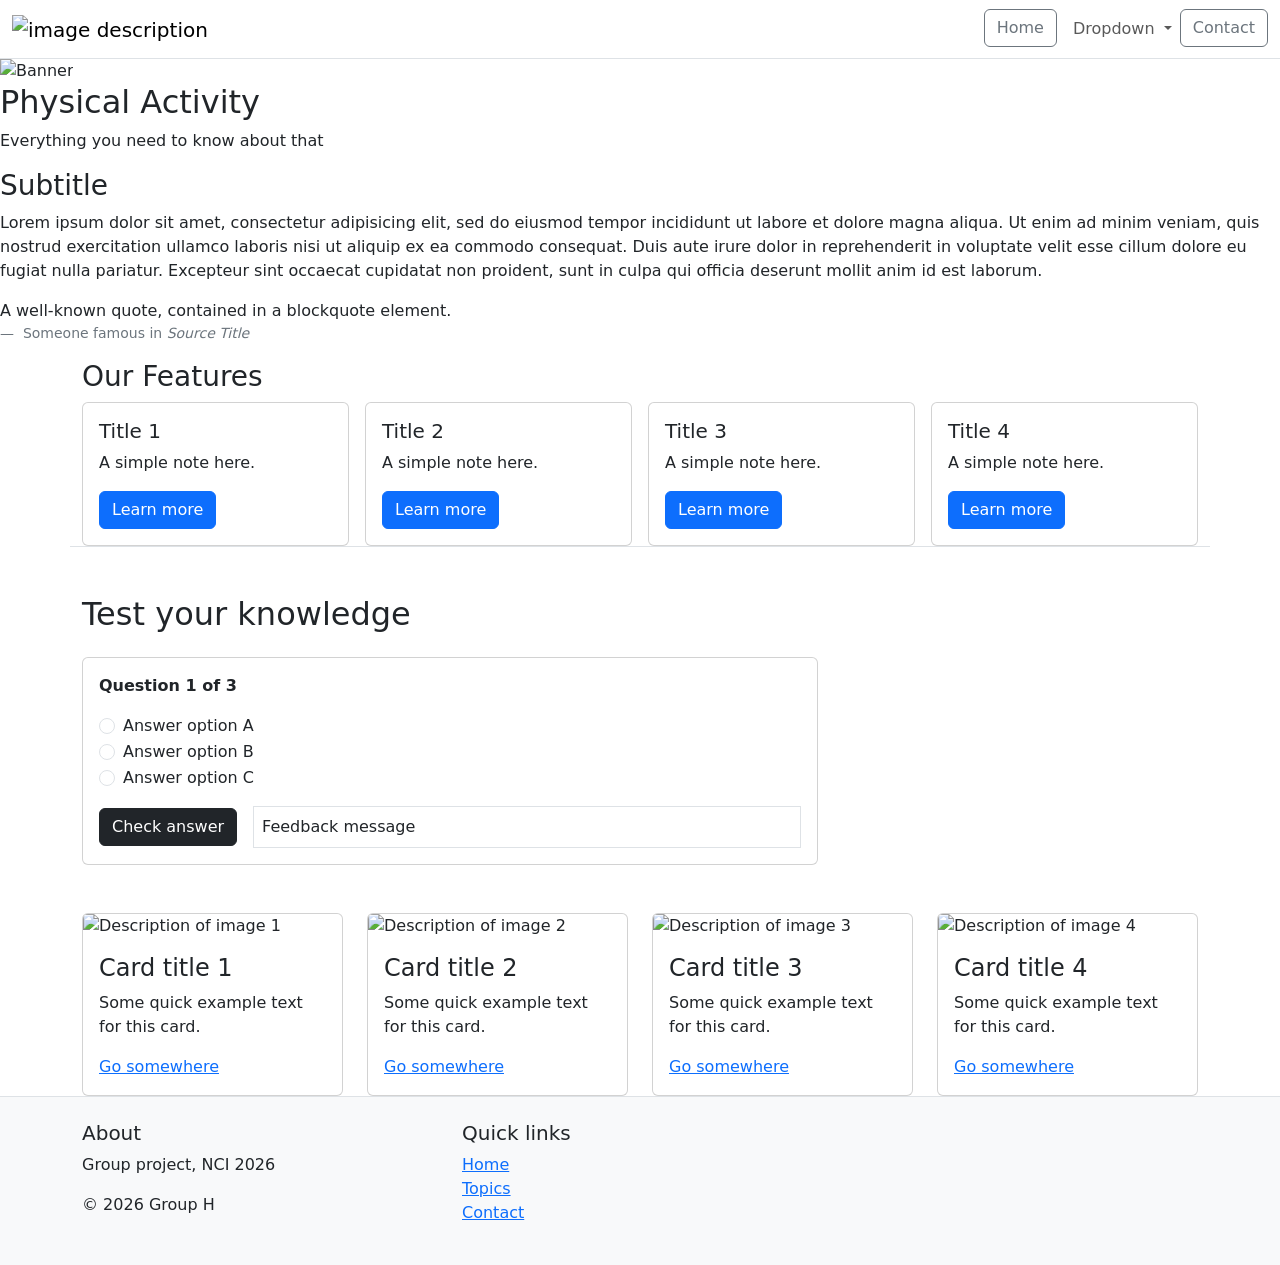
==== activity.html @ f305fb7e "feat: Quick changes in the topics anchor tags and title names from topic pages#" ====
<!--activity.html-->
<!DOCTYPE html>
<html lang='en'>
	<head>
		<title>Breath Europe | Physical Activity</title>
		<meta charset="UTF-8">
		<meta name="viewport" content="width=device-width, initial-scale=1">
		<meta name='author' content='TA'>

		<!-- Bootstrap CSS (before style.css so your styles win) -->
		<link href="https://cdn.jsdelivr.net/npm/bootstrap@5.3.3/dist/css/bootstrap.min.css" rel="stylesheet">

		<link rel="stylesheet" href="style.css">
		<link rel="preconnect" href="https://fonts.googleapis.com">
		<link rel="preconnect" href="https://fonts.gstatic.com" crossorigin>
		<link href="https://fonts.googleapis.com/css2?family=Inter:ital,opsz,wght@0,14..32,100..900;1,14..32,100..900&display=swap" rel="stylesheet">
	</head>

	<body>
		<header>
			
		<nav class="navbar navbar-expand-lg border-bottom">
			<div class="container-fluid">
			  	<a class="navbar-brand" href="index.html">
					<img src="images/#" alt="image description">
			  	</a>
			  	<button class="navbar-toggler" type="button" data-bs-toggle="collapse" data-bs-target="#navbarSupportedContent" aria-controls="navbarSupportedContent" aria-expanded="false" aria-label="Toggle navigation">
					<span class="navbar-toggler-icon"></span>
			  	</button>
			  	<div class="collapse navbar-collapse" id="navbarSupportedContent">
					<ul class="navbar-nav ms-auto mb-2 mb-lg-0">
				  		<li class="nav-item">
					<a href="index.html"><button class="btn btn-outline-secondary me-2" type="button">Home</button></a>
				 		</li>
				  	<li class="nav-item dropdown">
					<a class="nav-link dropdown-toggle" id="topics" href="#" role="button" data-bs-toggle="dropdown" aria-expanded="false">
					  Dropdown
					</a>
					<ul class="dropdown-menu">
						<li><a class="dropdown-item" href="screenTime.html">Screen Time & Well-being</a></li>
						<li><a class="dropdown-item" href="activity.html">Physical Activity</a></li>
						<li><a class="dropdown-item" href="healthSystem.html">Access to Health System</a></li>
						<li><a class="dropdown-item" href="mentalHealth.html">Mental Health</a></li>
						<li><a class="dropdown-item" href="sleep.html">Sleep & Productivity</a></li>
						<li><a class="dropdown-item" href="smoking.html">Smoking & Vaping</a></li>
						<li><a class="dropdown-item" href="food.html">Food & Nutrition</a></li>
					</ul>
				  	</li>
				 	<li class="nav-item">
						<a href="contact.html"><button class="btn btn-outline-secondary" type="button">Contact</button></a>
				  	</li>
					</ul>
			  	</div>
			</div>
		</nav>
		</header>

		<div class='heading6'>
				<img src="imagens/#" alt="Banner">
  					<div class="banner-box">
    					<h2>Physical Activity</h2>
    					<p>Everything you need to know about that</p>
    				</div>
			</div>
		
		<main>

			<div class='main-content6'>
				<h3>Subtitle</h3>
				<p>Lorem ipsum dolor sit amet, consectetur adipisicing elit, sed do eiusmod
				tempor incididunt ut labore et dolore magna aliqua. Ut enim ad minim veniam,
				quis nostrud exercitation ullamco laboris nisi ut aliquip ex ea commodo
				consequat. Duis aute irure dolor in reprehenderit in voluptate velit esse
				cillum dolore eu fugiat nulla pariatur. Excepteur sint occaecat cupidatat non
				proident, sunt in culpa qui officia deserunt mollit anim id est laborum.</p>

				<figure class="blockquote6">
  					<blockquote>
    					<p>A well-known quote, contained in a blockquote element.</p>
  					</blockquote>

  					<figcaption class="blockquote-footer">
    				Someone famous in <cite title="Source Title">Source Title</cite>
  					</figcaption>
				</figure>
			</div>

			<!--Bootstrap with 4 card-->
			<div class="container container6">
				<h3 class="titleCard6">Our Features</h3>

  				<div class="row row-cols-1 row-cols-md-2 row-cols-lg-4 g-3 row6">

    				<div class="col col6">
      					<div class="card h-100 card6">
        					<div class="card-body body6">
          						<h5 class="card-title title6">Title 1</h5>
         						<p class="card-text text6">A simple note here.</p>
          						<a href="#" class="btn btn-primary btn6">Learn more</a>
        					</div>
      					</div>
   					</div>

    				<div class="col col6">
      					<div class="card h-100 card6">
        					<div class="card-body body6">
          						<h5 class="card-title title6">Title 2</h5>
          						<p class="card-text text6">A simple note here.</p>
          						<a href="#" class="btn btn-primary btn6">Learn more</a>
        					</div>
      					</div>
    				</div>

    				<div class="col col6">
      					<div class="card h-100 card6">
        					<div class="card-body body6">
          						<h5 class="card-title title6">Title 3</h5>
          						<p class="card-text text6">A simple note here.</p>
          						<a href="#" class="btn btn-primary btn6">Learn more</a>
        					</div>
      					</div>
    				</div>

    				<div class="col col6">
      					<div class="card h-100 card6">
        					<div class="card-body body6">
          						<h5 class="card-title title6">Title 4</h5>
          						<p class="card-text text6">A simple note here.</p>
          						<a href="#" class="btn btn-primary btn6">Learn more</a>
        					</div>
      					</div>
    				</div>

  				</div>
			</div>

			<!-- Quiz (JavaScript will check the answer and write in #quiz-feedback) -->
			<section class="container py-5 border-top quiz6">
				<h2 class="mb-4 heading6">Test your knowledge</h2>

				<div class="row">
					<div class="col-lg-8">
						<div class="card card6">
							<div class="card-body">
								<p id="quiz-question" class="fw-bold question6">Question 1 of 3</p>

								<div class="form-check option6">
									<input class="form-check-input" type="radio" name="answer" id="optionA" value="a">
									<label class="form-check-label" for="optionA">Answer option A</label>
								</div>
								<div class="form-check option6">
									<input class="form-check-input" type="radio" name="answer" id="optionB" value="b">
									<label class="form-check-label" for="optionB">Answer option B</label>
								</div>
								<div class="form-check mb-3 option6">
									<input class="form-check-input" type="radio" name="answer" id="optionC" value="c">
									<label class="form-check-label" for="optionC">Answer option C</label>
								</div>

								<div class="row g-3 align-items-center">
									<div class="col-md-auto">
										<button type="button" id="check-btn" class="btn btn-dark w-100 btn6">Check answer</button>
									</div>
									<div class="col-md">
										<p id="quiz-feedback" class="border p-2 mb-0 feedback6">Feedback message</p>
									</div>
								</div>
							</div>
						</div>
					</div>
				</div>
			</section>

			<!--Card with images and anchor tags-->
			<div class="container container6">
  				<div class="row row-cols-1 row-cols-md-2 row-cols-lg-4 g-4">

    				<div class="col">
      					<section class="card h-100 card6">
        					<img src="images/image1.jpg" class="card-img-top img6" alt="Description of image 1">
        					<div class="card-body">
          						<h4 class="card-title title6">Card title 1</h4>
          						<p class="card-text text6">Some quick example text for this card.</p>
          						<a href="#" class="btn-solid theme-primary btn6">Go somewhere</a>
        					</div>
      					</section>
    				</div>

    				<div class="col">
      					<section class="card h-100 card6">
        					<img src="images/image2.jpg" class="card-img-top img6" alt="Description of image 2">
        					<div class="card-body">
          						<h4 class="card-title title6">Card title 2</h4>
          						<p class="card-text text6">Some quick example text for this card.</p>
          						<a href="#" class="btn-solid theme-primary btn6">Go somewhere</a>
        					</div>
      					</section>
    				</div>

    				<div class="col">
      					<section class="card h-100 card6">
        					<img src="images/image3.jpg" class="card-img-top img6" alt="Description of image 3">
        					<div class="card-body">
          						<h4 class="card-title title6">Card title 3</h4>
          						<p class="card-text text6">Some quick example text for this card.</p>
          						<a href="#" class="btn-solid theme-primary btn6">Go somewhere</a>
        					</div>
      					</section>
    				</div>

    				<div class="col">
      					<section class="card h-100 card6">
        					<img src="images/image4.jpg" class="card-img-top img6" alt="Description of image 4">
        					<div class="card-body">
          						<h4 class="card-title title6">Card title 4</h4>
          						<p class="card-text text6">Some quick example text for this card.</p>
          						<a href="#" class="btn-solid theme-primary btn6">Go somewhere</a>
        					</div>
      					</section>
    				</div>

  				</div>
			</div>
			
		</main>
 
		<!-- FOOTER -->
		<footer class="bg-light border-top">
			<div class="container py-4">
				<div class="row g-4">

					<div class="col-md-4">
						<h3 class="h5">About</h3>
						<p>Group project, NCI 2026</p>
						<p>&copy; 2026 Group H</p>
					</div>
					
					<div class="col-md-4">
						<h3 class="h5">Quick links</h3>
						<ul class="list-unstyled">
							<li><a href="index.html">Home</a></li>
							<li><a href="#topics">Topics</a></li>
							<li><a href="contact.html">Contact</a></li>
						</ul>
					</div>
					
				</div>
			</div>
		</footer>

		<!-- Bootstrap JS (makes the dropdown open) -->
		<script src="https://cdn.jsdelivr.net/npm/bootstrap@5.3.3/dist/js/bootstrap.bundle.min.js"></script>
	</body>
</html>
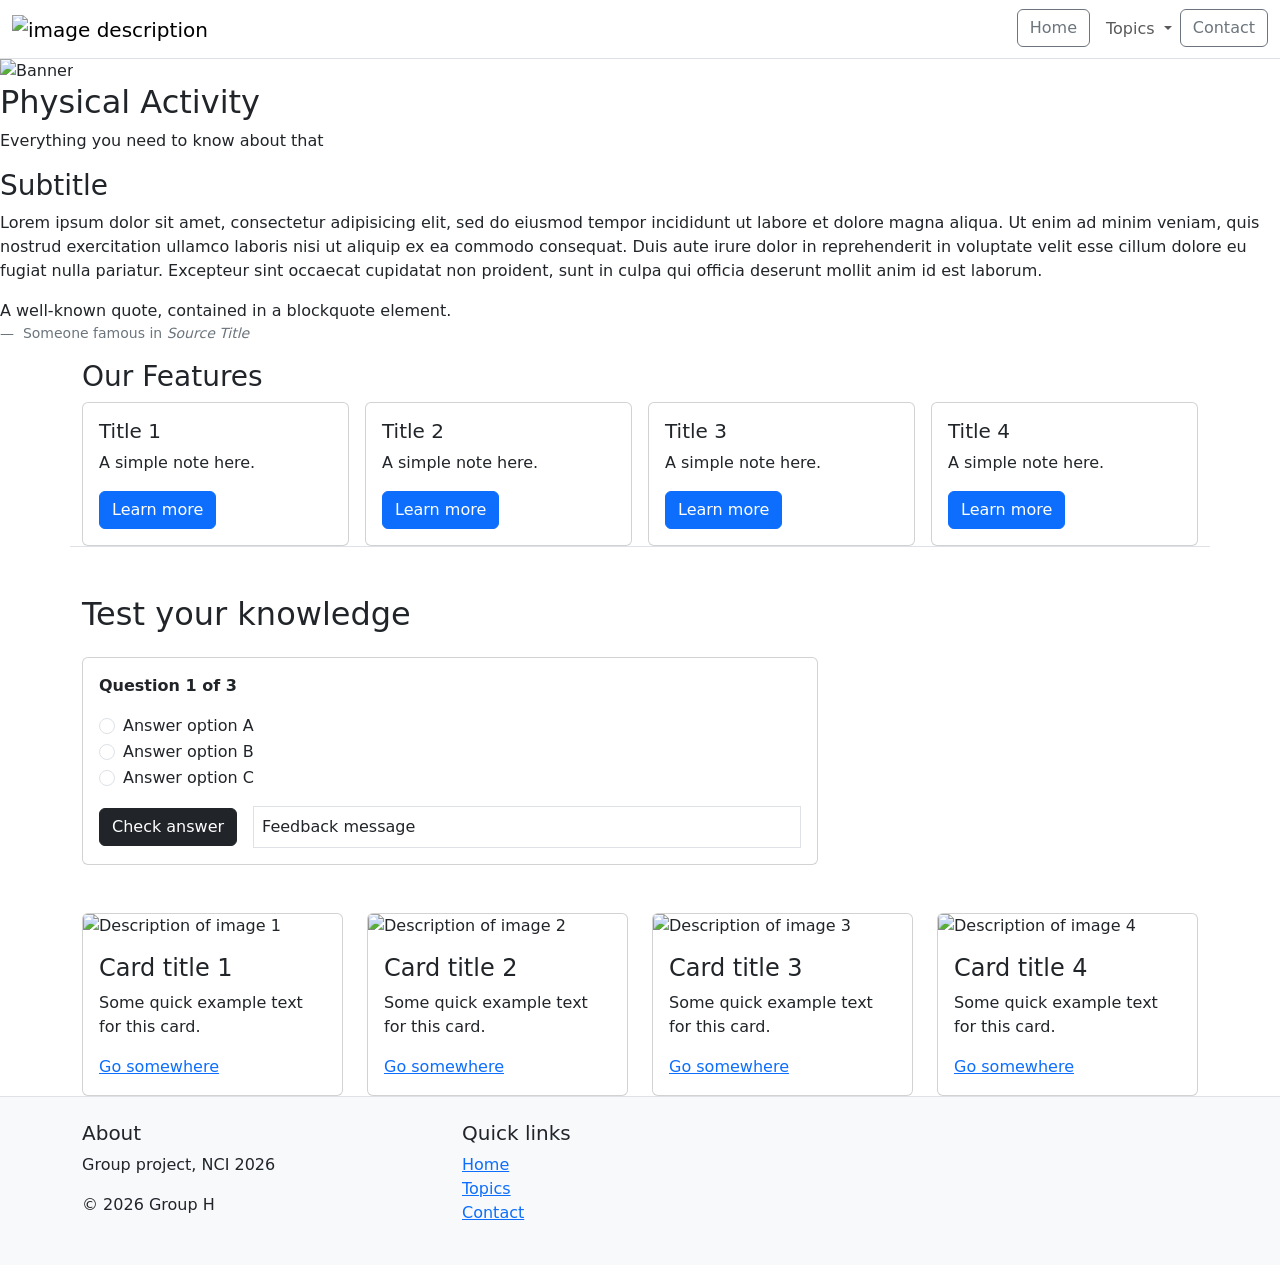
==== commit 8417e9c4: "feat: Changes in the dropdown names of the pages" ====
--- a/activity.html
+++ b/activity.html
@@ -34,7 +34,7 @@
 				 		</li>
 				  	<li class="nav-item dropdown">
 					<a class="nav-link dropdown-toggle" id="topics" href="#" role="button" data-bs-toggle="dropdown" aria-expanded="false">
-					  Dropdown
+					  Topics 
 					</a>
 					<ul class="dropdown-menu">
 						<li><a class="dropdown-item" href="screenTime.html">Screen Time & Well-being</a></li>
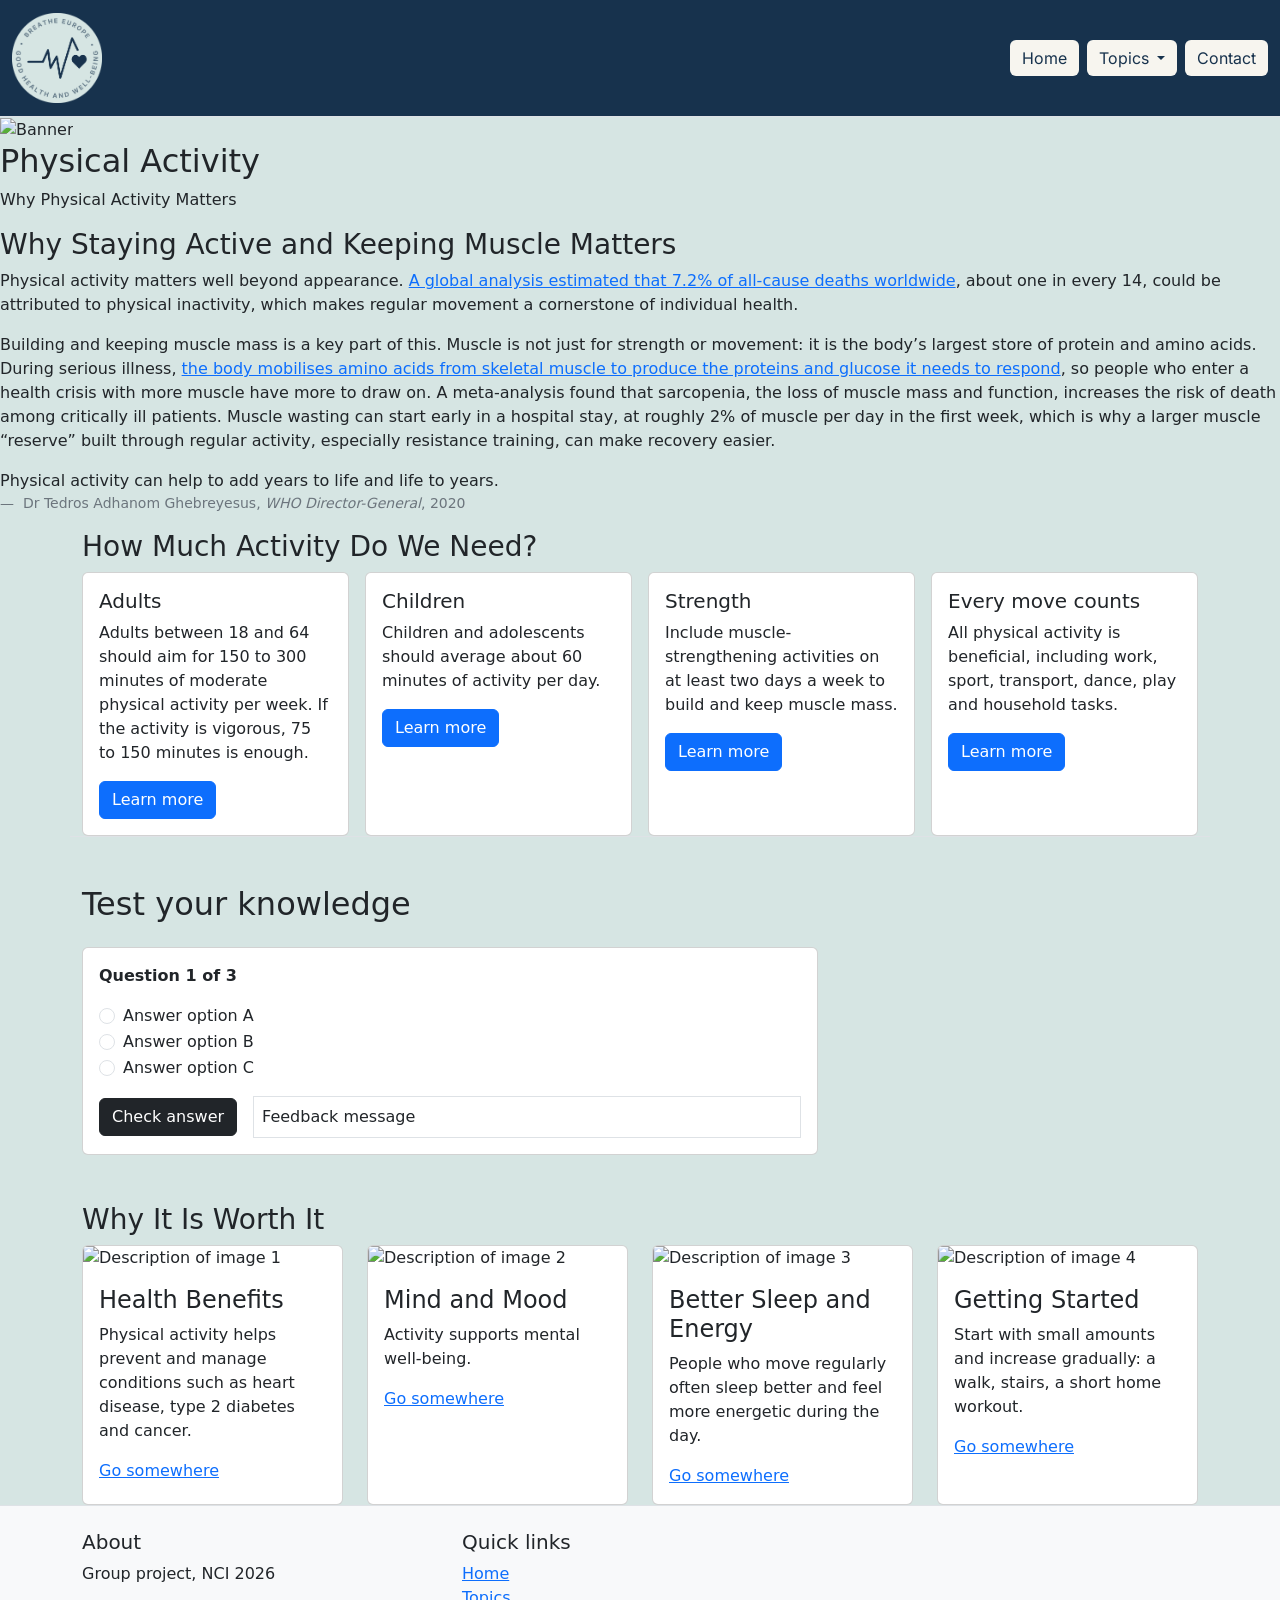
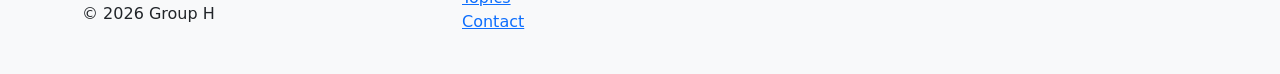
==== commit ed89a1cd: "Feat: Content for activity page" ====
--- a/activity.html
+++ b/activity.html
@@ -10,7 +10,7 @@
 		<!-- Bootstrap CSS (before style.css so your styles win) -->
 		<link href="https://cdn.jsdelivr.net/npm/bootstrap@5.3.3/dist/css/bootstrap.min.css" rel="stylesheet">
 
-		<link rel="stylesheet" href="style.css">
+		<link rel="stylesheet" href="css/style.css">
 		<link rel="preconnect" href="https://fonts.googleapis.com">
 		<link rel="preconnect" href="https://fonts.gstatic.com" crossorigin>
 		<link href="https://fonts.googleapis.com/css2?family=Inter:ital,opsz,wght@0,14..32,100..900;1,14..32,100..900&display=swap" rel="stylesheet">
@@ -22,7 +22,7 @@
 		<nav class="navbar navbar-expand-lg border-bottom">
 			<div class="container-fluid">
 			  	<a class="navbar-brand" href="index.html">
-					<img src="images/#" alt="image description">
+					<img class= "logo" src="images/logo2.png" alt="image description">
 			  	</a>
 			  	<button class="navbar-toggler" type="button" data-bs-toggle="collapse" data-bs-target="#navbarSupportedContent" aria-controls="navbarSupportedContent" aria-expanded="false" aria-label="Toggle navigation">
 					<span class="navbar-toggler-icon"></span>
@@ -59,44 +59,40 @@
 				<img src="imagens/#" alt="Banner">
   					<div class="banner-box">
     					<h2>Physical Activity</h2>
-    					<p>Everything you need to know about that</p>
+    					<p>Why Physical Activity Matters</p>
     				</div>
 			</div>
 		
 		<main>
 
 			<div class='main-content6'>
-				<h3>Subtitle</h3>
-				<p>Lorem ipsum dolor sit amet, consectetur adipisicing elit, sed do eiusmod
-				tempor incididunt ut labore et dolore magna aliqua. Ut enim ad minim veniam,
-				quis nostrud exercitation ullamco laboris nisi ut aliquip ex ea commodo
-				consequat. Duis aute irure dolor in reprehenderit in voluptate velit esse
-				cillum dolore eu fugiat nulla pariatur. Excepteur sint occaecat cupidatat non
-				proident, sunt in culpa qui officia deserunt mollit anim id est laborum.</p>
+				<h3>Why Staying Active and Keeping Muscle Matters</h3>
+				<p>Physical activity matters well beyond appearance. <a href= "https://bjsm.bmj.com/content/56/2/101" target="_blank" rel="noopener noreferrer">A global analysis estimated that 7.2% of all-cause deaths worldwide</a>, about one in every 14, could be attributed to physical inactivity, which makes regular movement a cornerstone of individual health.</p>
+				<p>Building and keeping muscle mass is a key part of this. Muscle is not just for strength or movement: it is the body’s largest store of protein and amino acids. During serious illness, <a href="https://pmc.ncbi.nlm.nih.gov/articles/PMC10623400/" target="_blank" rel="noopener noreferrer">the body mobilises amino acids from skeletal muscle to produce the proteins and glucose it needs to respond</a>, so people who enter a health crisis with more muscle have more to draw on. A meta-analysis found that sarcopenia, the loss of muscle mass and function, increases the risk of death among critically ill patients. Muscle wasting can start early in a hospital stay, at roughly 2% of muscle per day in the first week, which is why a larger muscle “reserve” built through regular activity, especially resistance training, can make recovery easier.</p>
 
 				<figure class="blockquote6">
   					<blockquote>
-    					<p>A well-known quote, contained in a blockquote element.</p>
+    					<p>Physical activity can help to add years to life and life to years.</p>
   					</blockquote>
 
   					<figcaption class="blockquote-footer">
-    				Someone famous in <cite title="Source Title">Source Title</cite>
+    				 Dr Tedros Adhanom Ghebreyesus, <cite title="World Health Organization">WHO Director-General</cite>, 2020
   					</figcaption>
 				</figure>
 			</div>
 
 			<!--Bootstrap with 4 card-->
 			<div class="container container6">
-				<h3 class="titleCard6">Our Features</h3>
+				<h3 class="titleCard6">How Much Activity Do We Need?</h3>
 
   				<div class="row row-cols-1 row-cols-md-2 row-cols-lg-4 g-3 row6">
 
     				<div class="col col6">
       					<div class="card h-100 card6">
         					<div class="card-body body6">
-          						<h5 class="card-title title6">Title 1</h5>
-         						<p class="card-text text6">A simple note here.</p>
-          						<a href="#" class="btn btn-primary btn6">Learn more</a>
+          						<h5 class="card-title title6">Adults</h5>
+         						<p class="card-text text6">Adults between 18 and 64 should aim for 150 to 300 minutes of moderate physical activity per week. If the activity is vigorous, 75 to 150 minutes is enough.</p>
+          						<a href="https://www.nhs.uk/live-well/exercise/physical-activity-guidelines-for-adults-aged-19-to-64/" target="_blank" rel="noopener noreferrer" class="btn btn-primary btn6">Learn more</a>
         					</div>
       					</div>
    					</div>
@@ -104,29 +100,29 @@
     				<div class="col col6">
       					<div class="card h-100 card6">
         					<div class="card-body body6">
-          						<h5 class="card-title title6">Title 2</h5>
-          						<p class="card-text text6">A simple note here.</p>
-          						<a href="#" class="btn btn-primary btn6">Learn more</a>
-        					</div>
-      					</div>
-    				</div>
-
-    				<div class="col col6">
-      					<div class="card h-100 card6">
-        					<div class="card-body body6">
-          						<h5 class="card-title title6">Title 3</h5>
-          						<p class="card-text text6">A simple note here.</p>
-          						<a href="#" class="btn btn-primary btn6">Learn more</a>
-        					</div>
-      					</div>
-    				</div>
-
-    				<div class="col col6">
-      					<div class="card h-100 card6">
-        					<div class="card-body body6">
-          						<h5 class="card-title title6">Title 4</h5>
-          						<p class="card-text text6">A simple note here.</p>
-          						<a href="#" class="btn btn-primary btn6">Learn more</a>
+          						<h5 class="card-title title6">Children</h5>
+          						<p class="card-text text6">Children and adolescents should average about 60 minutes of activity per day.</p>
+          						<a href="https://www.ncbi.nlm.nih.gov/books/NBK566048/" target="_blank" rel="noopener noreferrer" class="btn btn-primary btn6">Learn more</a>
+        					</div>
+      					</div>
+    				</div>
+
+    				<div class="col col6">
+      					<div class="card h-100 card6">
+        					<div class="card-body body6">
+          						<h5 class="card-title title6">Strength</h5>
+          						<p class="card-text text6">Include muscle-strengthening activities on at least two days a week to build and keep muscle mass.</p>
+          						<a href="https://www.gov.uk/government/publications/physical-activity-guidelines-uk-chief-medical-officers-report/uk-chief-medical-officers-physical-activity-guidelines" target="_blank" rel="noopener noreferrer" class="btn btn-primary btn6">Learn more</a>
+        					</div>
+      					</div>
+    				</div>
+
+    				<div class="col col6">
+      					<div class="card h-100 card6">
+        					<div class="card-body body6">
+          						<h5 class="card-title title6">Every move counts</h5>
+          						<p class="card-text text6">All physical activity is beneficial, including work, sport, transport, dance, play and household tasks.</p>
+          						<a href="https://www.who.int/news-room/fact-sheets/detail/physical-activity" target="_blank" rel="noopener noreferrer" class="btn btn-primary btn6">Learn more</a>
         					</div>
       					</div>
     				</div>
@@ -172,15 +168,18 @@
 			</section>
 
 			<!--Card with images and anchor tags-->
+
 			<div class="container container6">
+				<h3 class="titleBenefits6">Why It Is Worth It</h3>
+
   				<div class="row row-cols-1 row-cols-md-2 row-cols-lg-4 g-4">
 
     				<div class="col">
       					<section class="card h-100 card6">
         					<img src="images/image1.jpg" class="card-img-top img6" alt="Description of image 1">
         					<div class="card-body">
-          						<h4 class="card-title title6">Card title 1</h4>
-          						<p class="card-text text6">Some quick example text for this card.</p>
+          						<h4 class="card-title title6">Health Benefits</h4>
+          						<p class="card-text text6">Physical activity helps prevent and manage conditions such as heart disease, type 2 diabetes and cancer.</p>
           						<a href="#" class="btn-solid theme-primary btn6">Go somewhere</a>
         					</div>
       					</section>
@@ -190,8 +189,8 @@
       					<section class="card h-100 card6">
         					<img src="images/image2.jpg" class="card-img-top img6" alt="Description of image 2">
         					<div class="card-body">
-          						<h4 class="card-title title6">Card title 2</h4>
-          						<p class="card-text text6">Some quick example text for this card.</p>
+          						<h4 class="card-title title6">Mind and Mood</h4>
+          						<p class="card-text text6">Activity supports mental well-being.</p>
           						<a href="#" class="btn-solid theme-primary btn6">Go somewhere</a>
         					</div>
       					</section>
@@ -201,9 +200,9 @@
       					<section class="card h-100 card6">
         					<img src="images/image3.jpg" class="card-img-top img6" alt="Description of image 3">
         					<div class="card-body">
-          						<h4 class="card-title title6">Card title 3</h4>
-          						<p class="card-text text6">Some quick example text for this card.</p>
-          						<a href="#" class="btn-solid theme-primary btn6">Go somewhere</a>
+          						<h4 class="card-title title6">Better Sleep and Energy</h4>
+          						<p class="card-text text6">People who move regularly often sleep better and feel more energetic during the day.</p>
+          						<a href="sleep.html" class="btn-solid theme-primary btn6">Go somewhere</a>
         					</div>
       					</section>
     				</div>
@@ -212,8 +211,8 @@
       					<section class="card h-100 card6">
         					<img src="images/image4.jpg" class="card-img-top img6" alt="Description of image 4">
         					<div class="card-body">
-          						<h4 class="card-title title6">Card title 4</h4>
-          						<p class="card-text text6">Some quick example text for this card.</p>
+          						<h4 class="card-title title6">Getting Started</h4>
+          						<p class="card-text text6">Start with small amounts and increase gradually: a walk, stairs, a short home workout.</p>
           						<a href="#" class="btn-solid theme-primary btn6">Go somewhere</a>
         					</div>
       					</section>
--- a/css/style.css
+++ b/css/style.css
@@ -0,0 +1,82 @@
+/*<weight>: Use a value from 100 to 900
+<uniquifier>: Use a unique and descriptive class name */
+
+.inter-<uniquifier> {
+  font-family: "Inter", sans-serif;
+  font-optical-sizing: auto;
+  font-weight: <weight>;
+  font-style: normal;
+}
+
+.logo {
+	height: 90px;
+	width: auto;
+}
+
+header {
+	background-color: #17324d;
+	
+}
+
+.title {
+	color: white;
+	font-family: Inter, sans-serif;
+	font-weight: 600;
+	font-size: 2rem;
+	margin-top: 20px;
+}
+
+/* ===== Navbar: Home, Topics e Contact ===== */
+
+/* COLORS */
+.navbar .btn-outline-secondary,
+.navbar .nav-link.dropdown-toggle {
+  --nav-text: #17324d;           
+  --nav-bg: #f7f5ef;             
+
+  --nav-text-hover: #f7f5ef;     
+  --nav-bg-hover: #17324d;       
+}
+
+/* 2. SHAPE */
+.navbar .btn-outline-secondary,
+.navbar .nav-link.dropdown-toggle {
+  color: var(--nav-text);
+  background-color: var(--nav-bg);
+  border: none;                  
+  border-radius: 0.375rem;
+  padding: 0.375rem 0.75rem;
+  font-family: Inter, sans-serif;
+  font-size: 1rem;
+  font-weight: 400;
+  line-height: 1.5;
+}
+
+/* HOVER, FOCUS */
+.navbar .btn-outline-secondary:hover,
+.navbar .btn-outline-secondary:focus,
+.navbar .btn-outline-secondary:active,
+.navbar .nav-link.dropdown-toggle:hover,
+.navbar .nav-link.dropdown-toggle:focus,
+.navbar .nav-link.dropdown-toggle.show {
+  color: var(--nav-text-hover);
+  background-color: var(--nav-bg-hover);
+  border: none;
+}
+.navbar .navbar-nav {
+  gap: 0.5rem;
+}
+.navbar .navbar-nav .btn.me-2 {
+  margin-right: 0 !important;
+}
+
+body {
+	background-color: #d6e5e3;
+
+.logo2 {
+	height: 90px;
+	width: auto;
+}
+
+
+
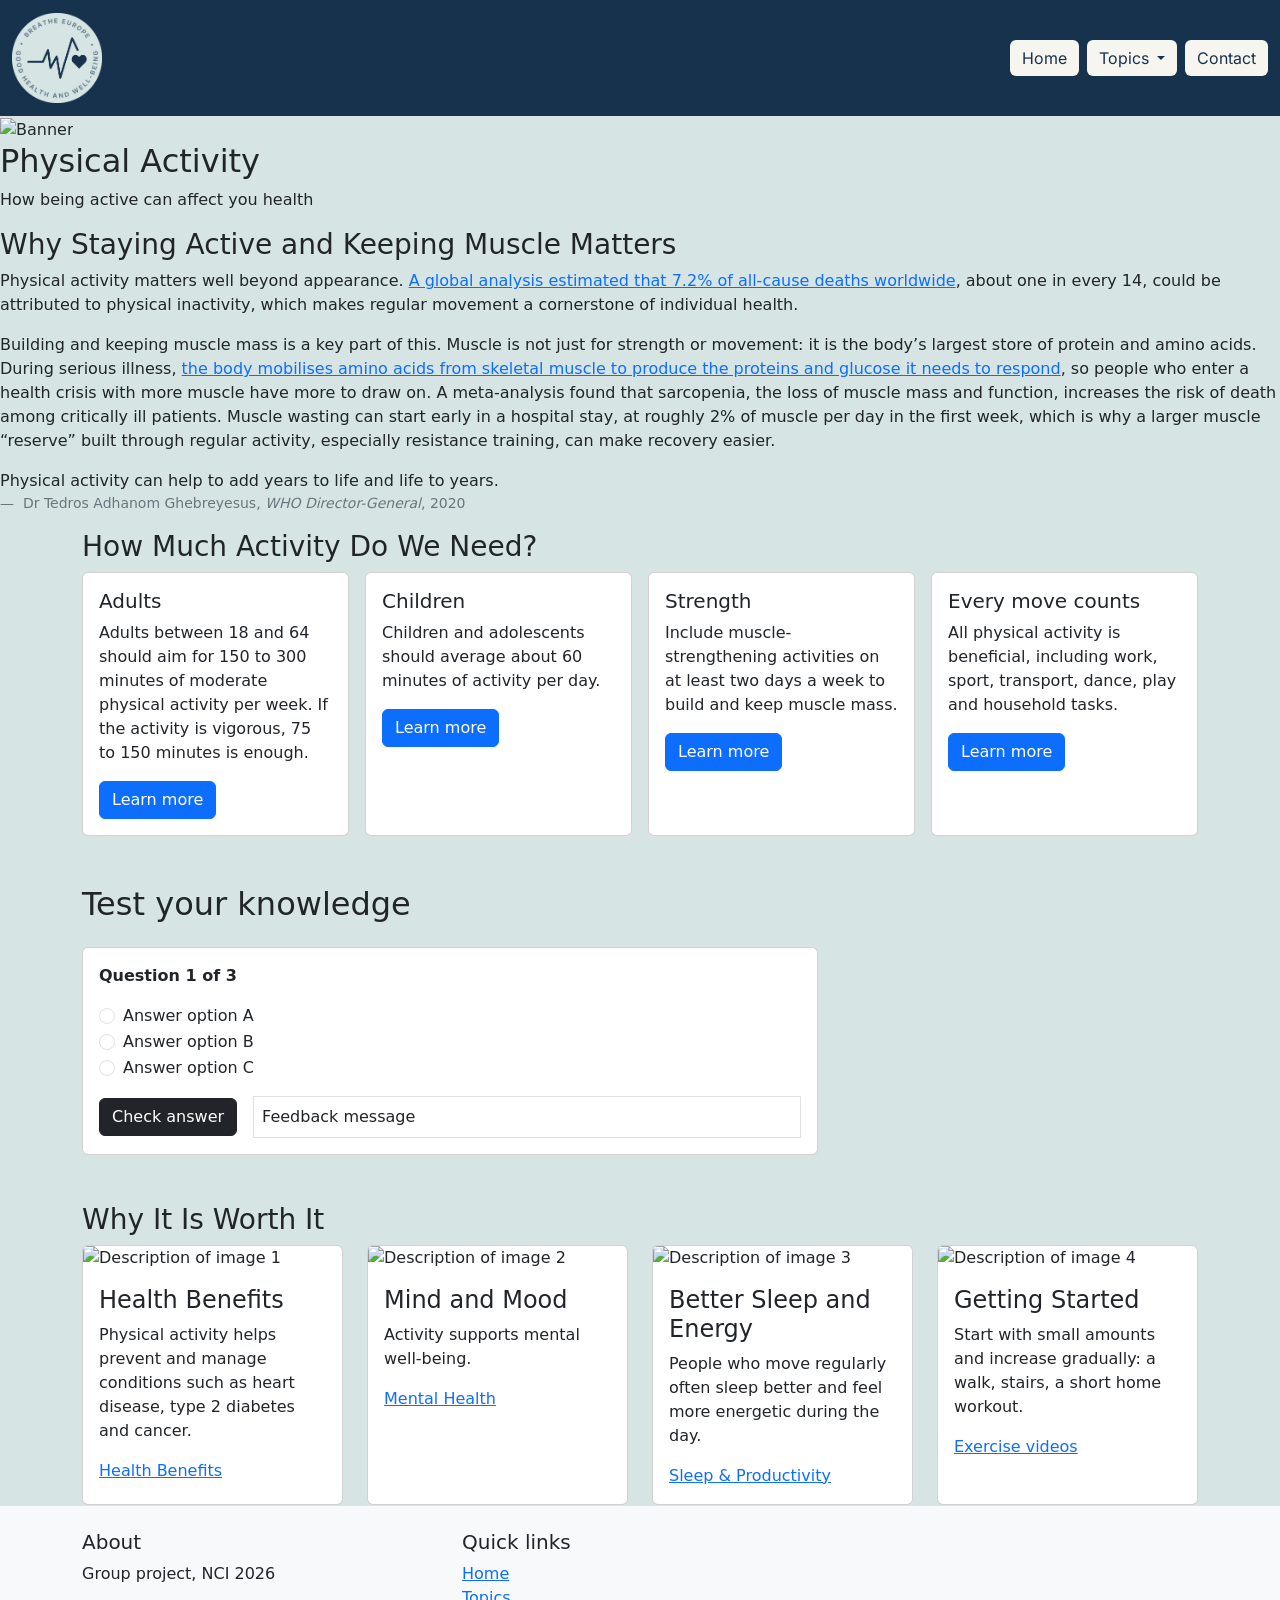
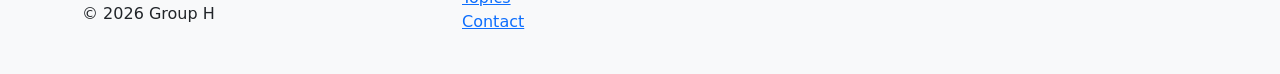
==== commit e3b26c5c: "Feat: Photos for activity page" ====
--- a/activity.html
+++ b/activity.html
@@ -59,7 +59,7 @@
 				<img src="imagens/#" alt="Banner">
   					<div class="banner-box">
     					<h2>Physical Activity</h2>
-    					<p>Why Physical Activity Matters</p>
+    					<p>How being active can affect you health</p>
     				</div>
 			</div>
 		
@@ -180,7 +180,7 @@
         					<div class="card-body">
           						<h4 class="card-title title6">Health Benefits</h4>
           						<p class="card-text text6">Physical activity helps prevent and manage conditions such as heart disease, type 2 diabetes and cancer.</p>
-          						<a href="#" class="btn-solid theme-primary btn6">Go somewhere</a>
+          						<a href="https://www2.hse.ie/living-well/exercise/why-being-active-helps-your-health/" class="btn-solid theme-primary btn6">Health Benefits</a>
         					</div>
       					</section>
     				</div>
@@ -191,7 +191,7 @@
         					<div class="card-body">
           						<h4 class="card-title title6">Mind and Mood</h4>
           						<p class="card-text text6">Activity supports mental well-being.</p>
-          						<a href="#" class="btn-solid theme-primary btn6">Go somewhere</a>
+          						<a href="mentalHealth.html" class="btn-solid theme-primary btn6">Mental Health</a>
         					</div>
       					</section>
     				</div>
@@ -202,7 +202,7 @@
         					<div class="card-body">
           						<h4 class="card-title title6">Better Sleep and Energy</h4>
           						<p class="card-text text6">People who move regularly often sleep better and feel more energetic during the day.</p>
-          						<a href="sleep.html" class="btn-solid theme-primary btn6">Go somewhere</a>
+          						<a href="sleep.html" class="btn-solid theme-primary btn6">Sleep & Productivity</a>
         					</div>
       					</section>
     				</div>
@@ -213,7 +213,7 @@
         					<div class="card-body">
           						<h4 class="card-title title6">Getting Started</h4>
           						<p class="card-text text6">Start with small amounts and increase gradually: a walk, stairs, a short home workout.</p>
-          						<a href="#" class="btn-solid theme-primary btn6">Go somewhere</a>
+          						<a href="https://www2.hse.ie/living-well/exercise/exercise-at-home/exercise-videos/" class="btn-solid theme-primary btn6">Exercise videos</a>
         					</div>
       					</section>
     				</div>
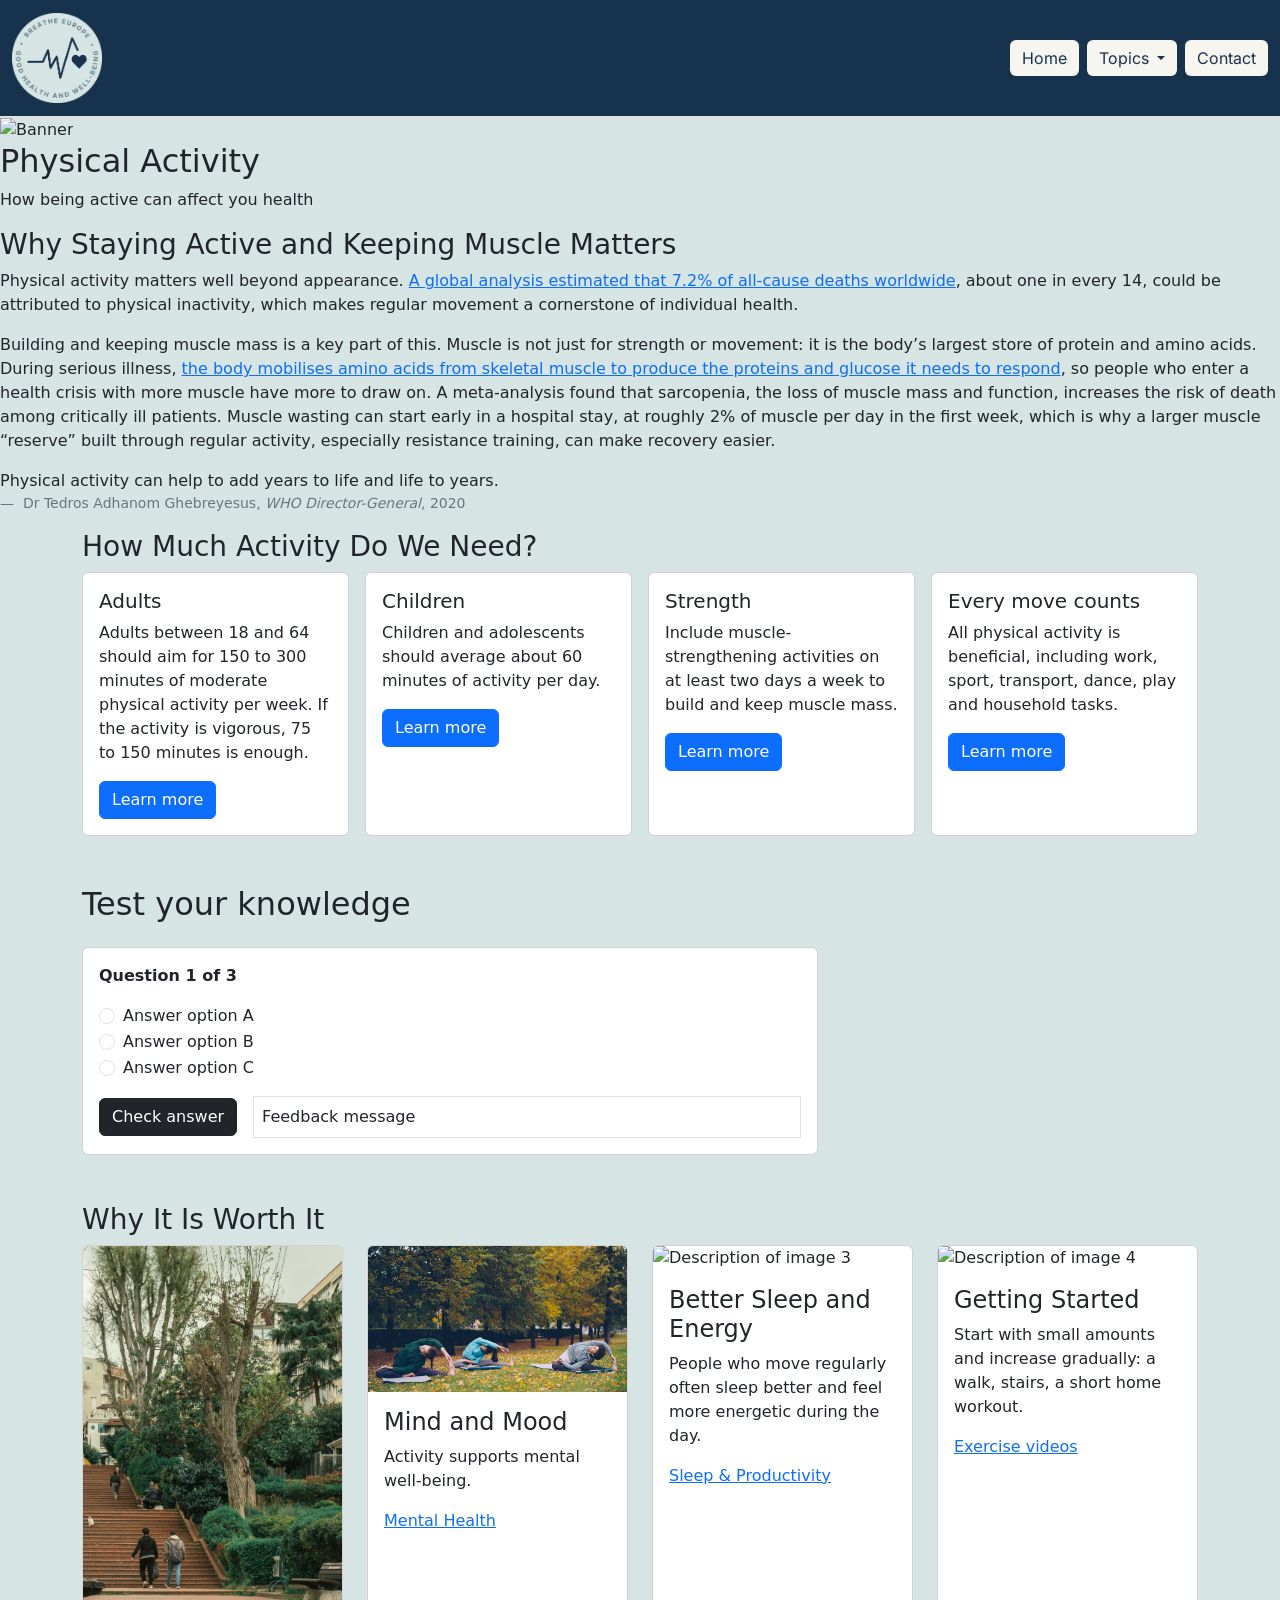
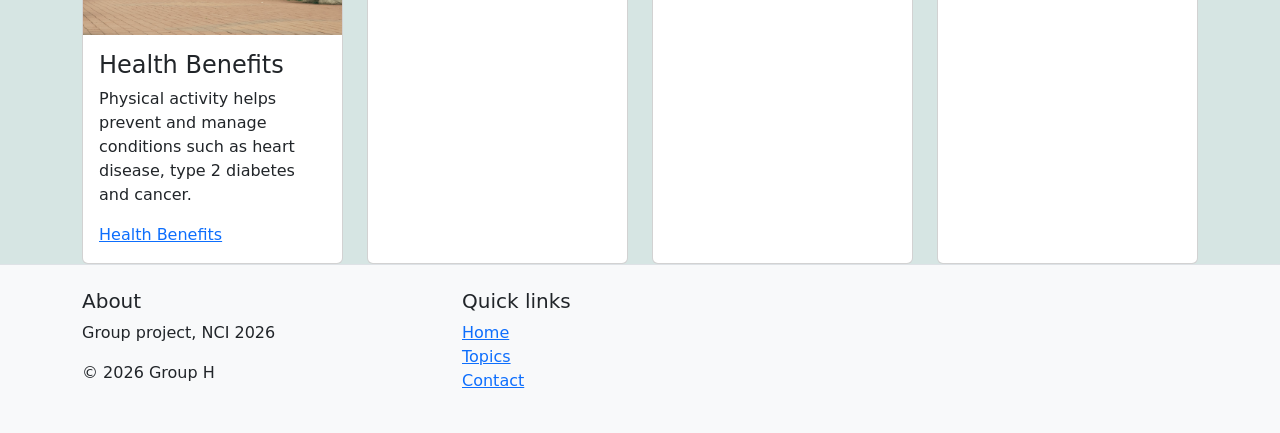
==== commit 679a827b: "Fix: wrong image" ====
--- a/activity.html
+++ b/activity.html
@@ -176,7 +176,7 @@
 
     				<div class="col">
       					<section class="card h-100 card6">
-        					<img src="images/image1.jpg" class="card-img-top img6" alt="Description of image 1">
+        					<img src="images/TA_benefits.jpg" class="card-img-top img6" alt="Health Benefits Image">
         					<div class="card-body">
           						<h4 class="card-title title6">Health Benefits</h4>
           						<p class="card-text text6">Physical activity helps prevent and manage conditions such as heart disease, type 2 diabetes and cancer.</p>
@@ -187,7 +187,7 @@
 
     				<div class="col">
       					<section class="card h-100 card6">
-        					<img src="images/image2.jpg" class="card-img-top img6" alt="Description of image 2">
+        					<img src="images/TA_mind.jpg" class="card-img-top img6" alt="Mind and Mood Image">
         					<div class="card-body">
           						<h4 class="card-title title6">Mind and Mood</h4>
           						<p class="card-text text6">Activity supports mental well-being.</p>
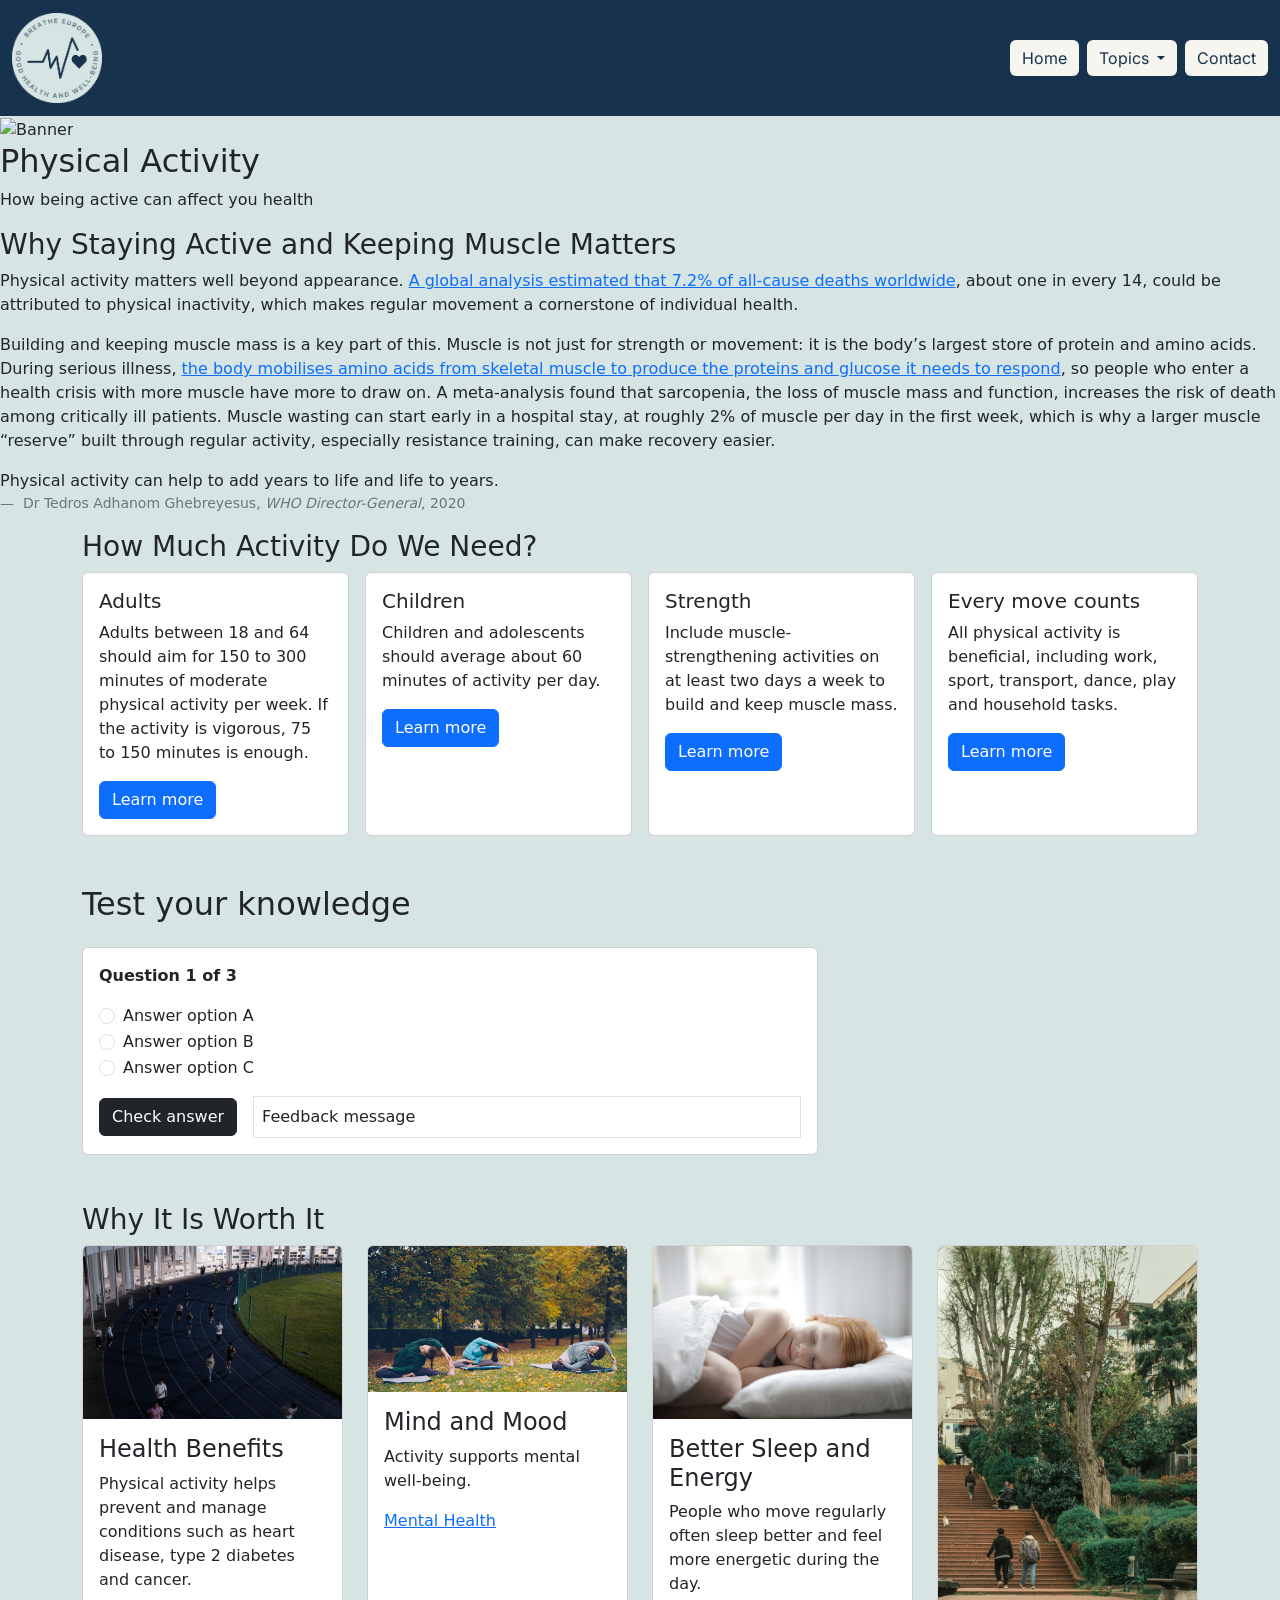
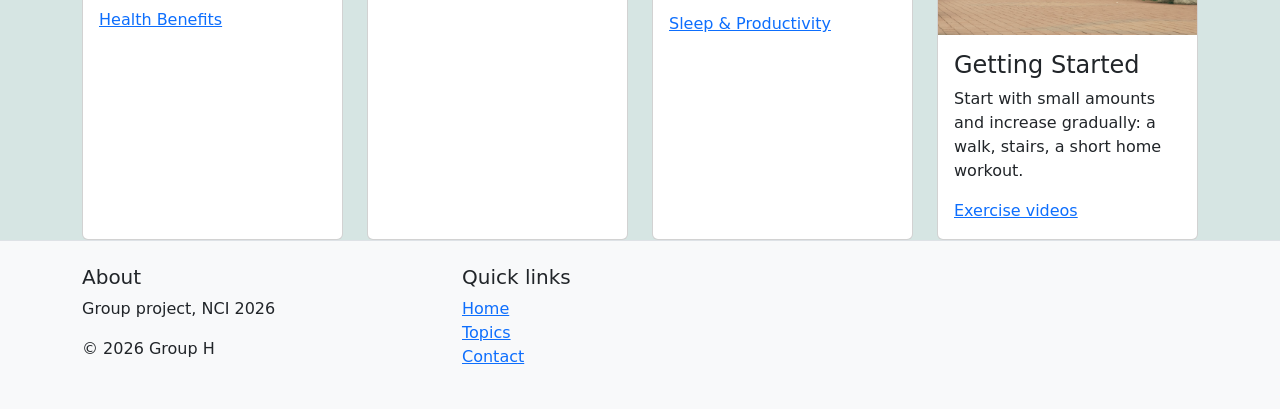
==== commit 405c44f1: "Feat: Full content for activity page done" ====
--- a/activity.html
+++ b/activity.html
@@ -176,7 +176,7 @@
 
     				<div class="col">
       					<section class="card h-100 card6">
-        					<img src="images/TA_benefits.jpg" class="card-img-top img6" alt="Health Benefits Image">
+        					<img src="images/TA_running.jpg" class="card-img-top img6" alt="Health Benefits Image">
         					<div class="card-body">
           						<h4 class="card-title title6">Health Benefits</h4>
           						<p class="card-text text6">Physical activity helps prevent and manage conditions such as heart disease, type 2 diabetes and cancer.</p>
@@ -198,7 +198,7 @@
 
     				<div class="col">
       					<section class="card h-100 card6">
-        					<img src="images/image3.jpg" class="card-img-top img6" alt="Description of image 3">
+        					<img src="images/TA_sleep.jpg" class="card-img-top img6" alt="Sleep and Energy Image">
         					<div class="card-body">
           						<h4 class="card-title title6">Better Sleep and Energy</h4>
           						<p class="card-text text6">People who move regularly often sleep better and feel more energetic during the day.</p>
@@ -209,7 +209,7 @@
 
     				<div class="col">
       					<section class="card h-100 card6">
-        					<img src="images/image4.jpg" class="card-img-top img6" alt="Description of image 4">
+        					<img src="images/TA_walking.jpg" class="card-img-top img6" alt="Description of image 4">
         					<div class="card-body">
           						<h4 class="card-title title6">Getting Started</h4>
           						<p class="card-text text6">Start with small amounts and increase gradually: a walk, stairs, a short home workout.</p>
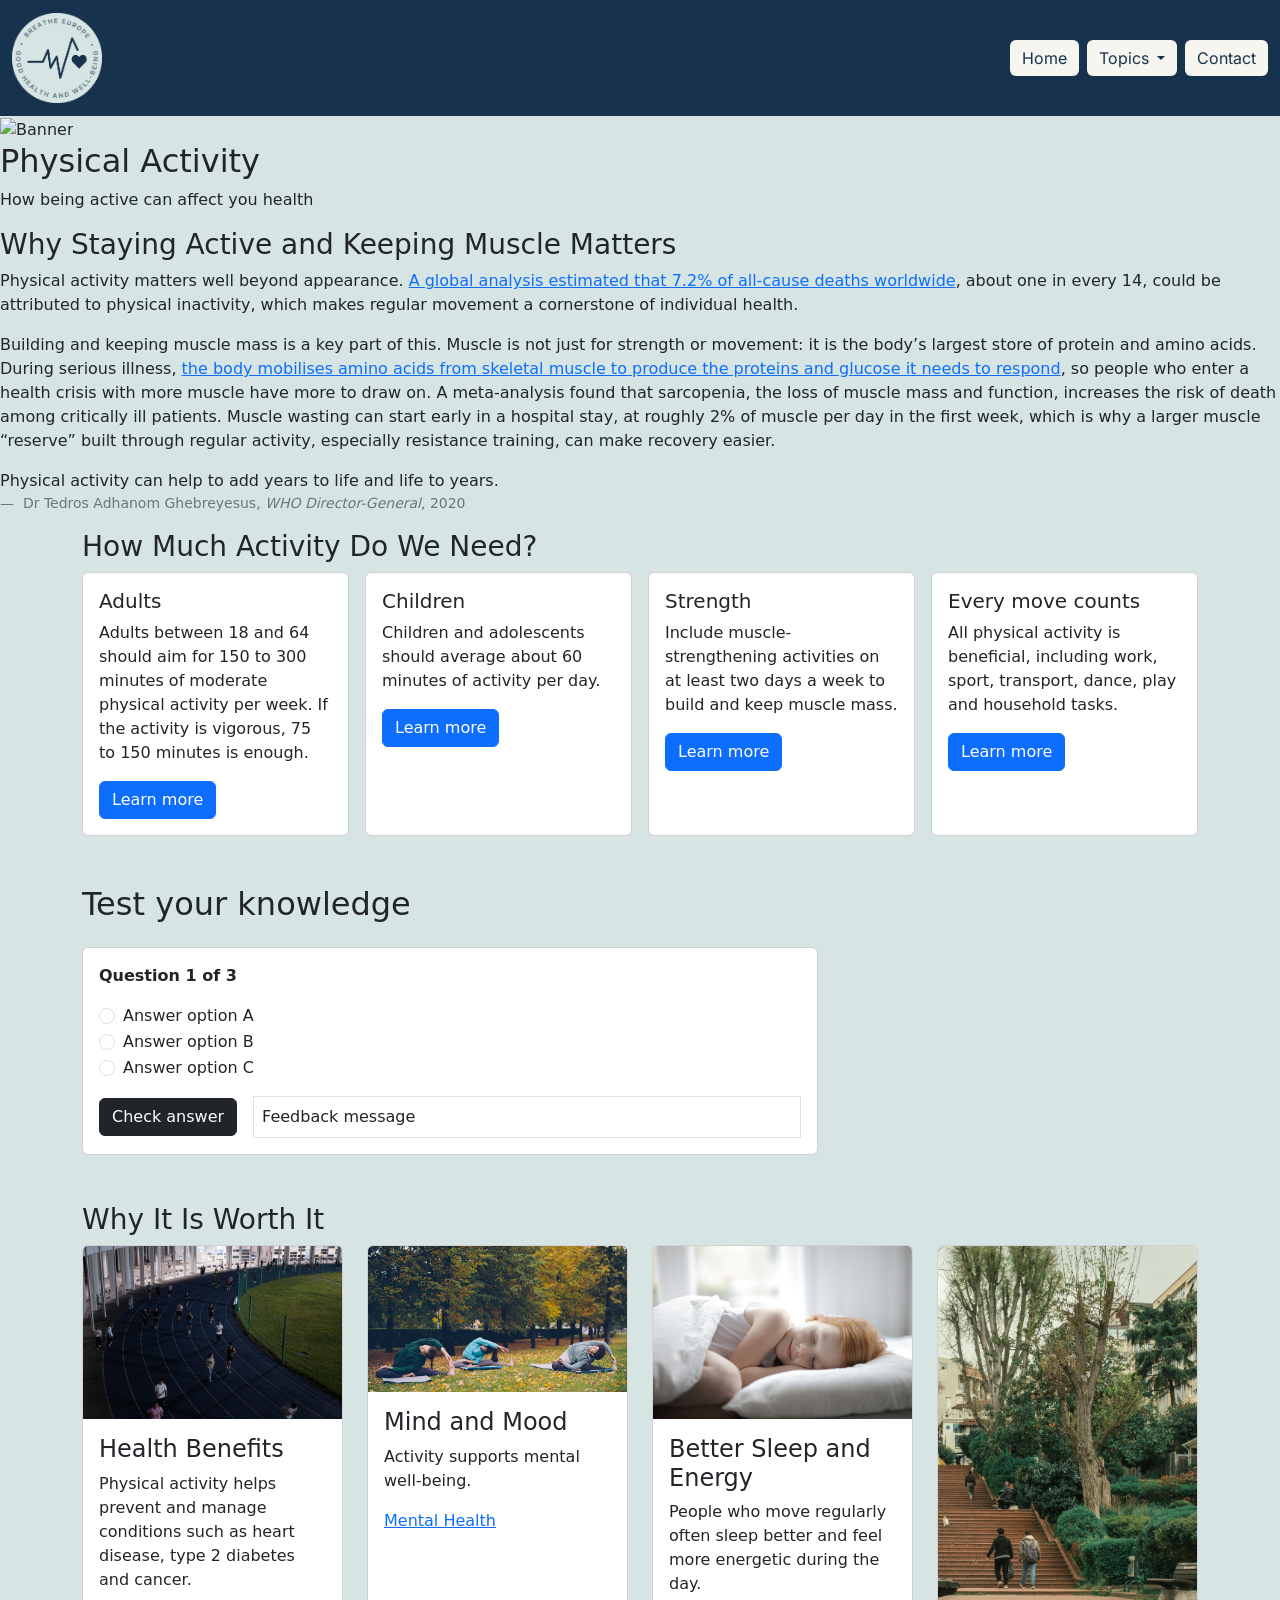
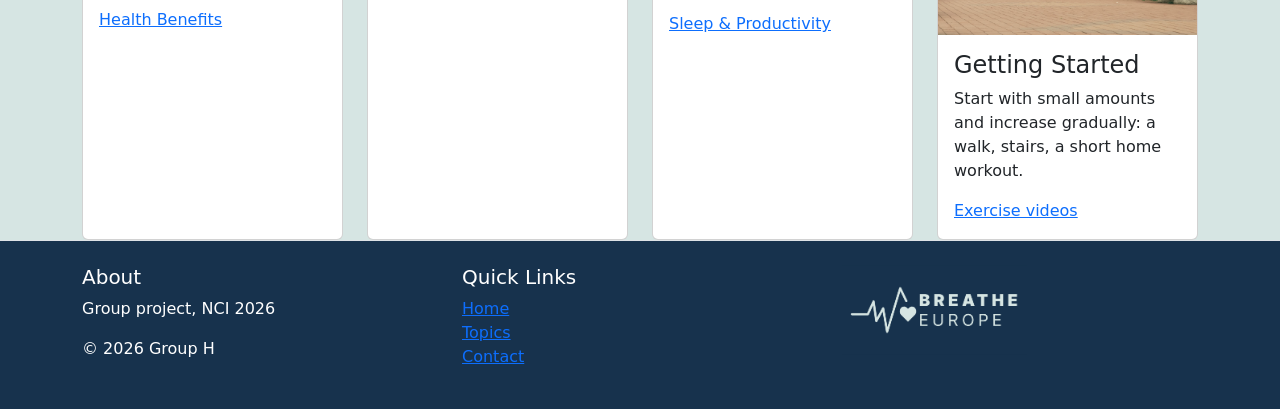
==== commit 145fc0b4: "Feat: Footer colors changed" ====
--- a/activity.html
+++ b/activity.html
@@ -224,28 +224,28 @@
 		</main>
  
 		<!-- FOOTER -->
-		<footer class="bg-light border-top">
-			<div class="container py-4">
-				<div class="row g-4">
-
-					<div class="col-md-4">
-						<h3 class="h5">About</h3>
-						<p>Group project, NCI 2026</p>
-						<p>&copy; 2026 Group H</p>
-					</div>
-					
-					<div class="col-md-4">
-						<h3 class="h5">Quick links</h3>
-						<ul class="list-unstyled">
-							<li><a href="index.html">Home</a></li>
-							<li><a href="#topics">Topics</a></li>
-							<li><a href="contact.html">Contact</a></li>
-						</ul>
-					</div>
-					
-				</div>
-			</div>
-		</footer>
+		<footer class="border-top">
+		<div class="container py-4">
+			<div class="row g-4">
+				<div class="col-md-4">
+					<h3 class="h5">About</h3>
+					<p>Group project, NCI 2026</p>
+					<p>&copy; 2026 Group H</p>
+				</div>
+				<div class="col-md-4">
+					<h3 class="h5">Quick Links</h3>
+					<ul class="list-unstyled">
+						<li><a href="index.html">Home</a></li>
+						<li><a href="#topics">Topics</a></li>
+						<li><a href="contact.html">Contact</a></li>
+					</ul>
+				</div>
+				<div class="col-md-4">
+					<img class="logo2" src="images/logo4.png">
+				</div>
+			</div>
+		</div>
+	</footer>
 
 		<!-- Bootstrap JS (makes the dropdown open) -->
 		<script src="https://cdn.jsdelivr.net/npm/bootstrap@5.3.3/dist/js/bootstrap.bundle.min.js"></script>
--- a/css/style.css
+++ b/css/style.css
@@ -78,5 +78,10 @@
 	width: auto;
 }
 
+footer {
+  background-color: #17324d;
+  color: white;
+}
 
 
+
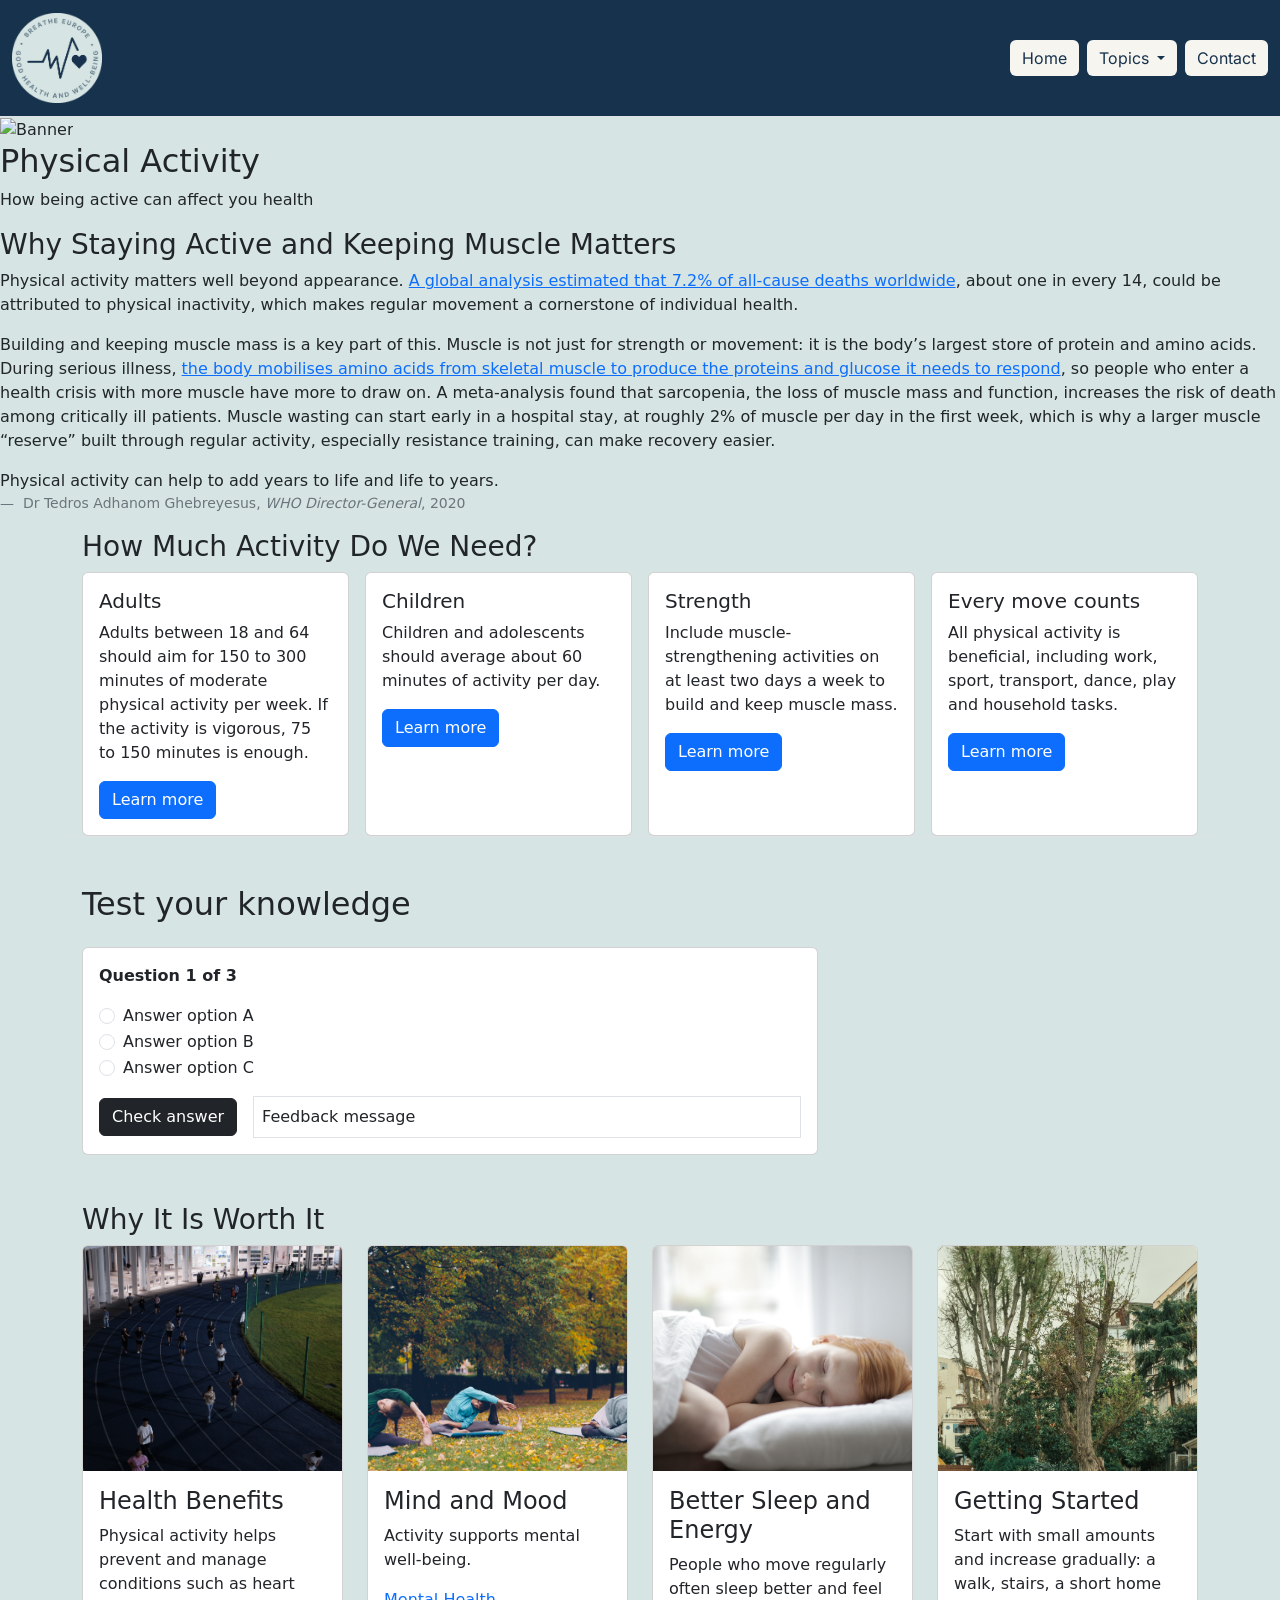
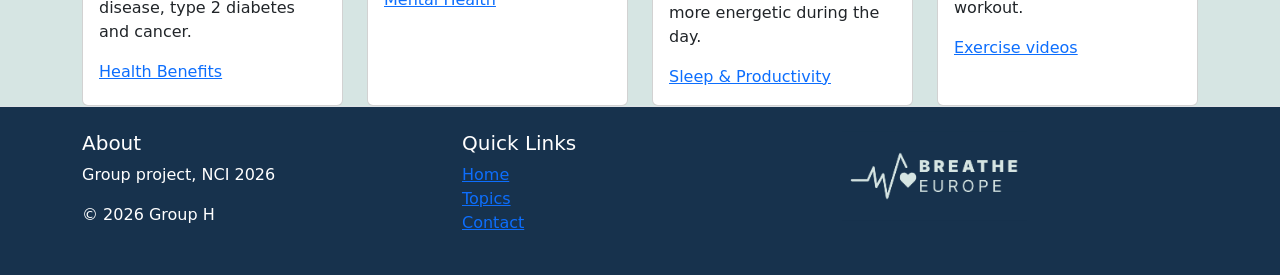
==== commit c6e404f4: "Feat:Huge changes in css for all the pages correcting dropdown menu because it was hiding and added " ====
--- a/activity.html
+++ b/activity.html
@@ -36,7 +36,7 @@
 					<a class="nav-link dropdown-toggle" id="topics" href="#" role="button" data-bs-toggle="dropdown" aria-expanded="false">
 					  Topics 
 					</a>
-					<ul class="dropdown-menu">
+					<ul class="dropdown-menu dropdown-menu-end">
 						<li><a class="dropdown-item" href="screenTime.html">Screen Time & Well-being</a></li>
 						<li><a class="dropdown-item" href="activity.html">Physical Activity</a></li>
 						<li><a class="dropdown-item" href="healthSystem.html">Access to Health System</a></li>
--- a/css/style.css
+++ b/css/style.css
@@ -70,8 +70,15 @@
   margin-right: 0 !important;
 }
 
+.banner_ST {
+	height: 450px;
+	object-fit: cover;
+	object-position: top;
+}
+
 body {
 	background-color: #d6e5e3;
+}
 
 .logo2 {
 	height: 90px;
@@ -83,5 +90,67 @@
   color: white;
 }
 
+.card-img-top {
+  height: 225px;
+  object-fit: cover;
+  object-position: top;
+}
 
+.EM_image {
+  border-radius: 15px;
+}
 
+.EM_relatedTopic {
+  height: 130px;
+  object-fit: cover;
+  object-position: top;
+}
+
+/* MA - Images (sleep.html and mentalHealth.html) */
+
+.MA_banner {
+	height: 400px;
+	object-fit: cover;
+	object-position: center;
+	border-radius: 15px;
+}
+
+.MA_mainImage {
+	height: 300px;
+	object-fit: cover;
+	border-radius: 15px;
+}
+
+.MA_listImage {
+	height: 450px;
+	object-fit: cover;
+	border-radius: 15px;
+}
+
+/* MA - Headings (sleep.html and mentalHealth.html) */
+
+.MA_title,
+.MA_subtitle {
+	color: #17324d;
+	font-weight: 700;
+	margin-bottom: 1rem;
+}
+
+.MA_cardTitle {
+	color: #17324d;
+	font-weight: 600;
+}
+
+/* MA - List box (sleep.html and mentalHealth.html) */
+
+.MA_listBody {
+	display: flex;
+	flex-direction: column;
+}
+
+.MA_list {
+	flex-grow: 1;
+	display: flex;
+	flex-direction: column;
+	justify-content: space-evenly;
+}
